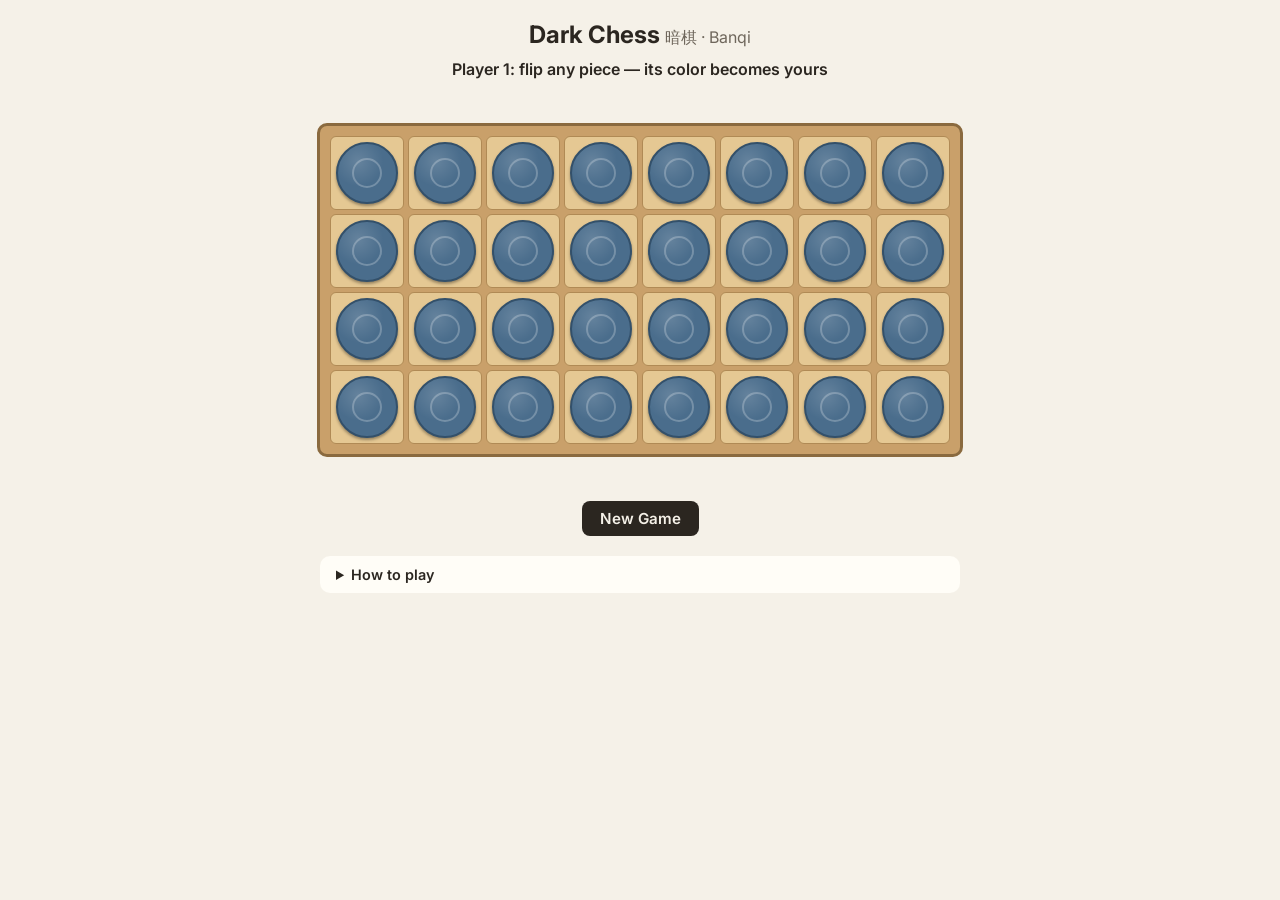
==== darkchess/index.html @ 3230933a "Add Banqi (dark chess) game with two-player hotseat mode Taiwanese rules: flip/move/capture turns, r" ====
<!DOCTYPE html>
<html lang="en">

<head>
  <meta charset="UTF-8">
  <meta name="viewport" content="width=device-width, initial-scale=1.0">
  <meta name="description"
    content="Play Banqi (Chinese Dark Chess) in the browser. Flip, move, and capture face-down pieces on half a xiangqi board.">
  <title>Dark Chess (Banqi)</title>
  <link rel="preconnect" href="https://fonts.googleapis.com">
  <link rel="preconnect" href="https://fonts.gstatic.com" crossorigin>
  <link href="https://fonts.googleapis.com/css2?family=Inter:wght@400;600;700&display=swap" rel="stylesheet">
  <link rel="stylesheet" href="style.css">
</head>

<body>
  <main id="app">
    <h1>Dark Chess <span class="subtitle">暗棋 · Banqi</span></h1>

    <div id="status">Player 1: flip any piece to start</div>

    <div class="tray" id="tray-top"></div>
    <div id="board" aria-label="Banqi board"></div>
    <div class="tray" id="tray-bottom"></div>

    <div class="controls">
      <button id="new-game-btn">New Game</button>
    </div>

    <details class="rules">
      <summary>How to play</summary>
      <ul>
        <li>All 32 pieces start shuffled face down. On your turn: <strong>flip</strong> a face-down piece,
          <strong>move</strong> one of your face-up pieces one square up/down/left/right, or
          <strong>capture</strong> an adjacent enemy face-up piece.</li>
        <li>The color of the first piece flipped belongs to the player who flipped it.</li>
        <li>Capture ranking: General 帥/將 &gt; Advisor 仕/士 &gt; Elephant 相/象 &gt; Chariot 俥/車 &gt;
          Horse 傌/馬 &gt; Cannon 炮/砲 &gt; Soldier 兵/卒. A piece captures equal or lower rank —
          except the General cannot capture Soldiers, and Soldiers can capture the General.</li>
        <li>Cannons capture differently: they jump over exactly one piece (any piece) along a row or column
          and can take <em>any</em> enemy face-up piece behind it. They cannot capture adjacent pieces.</li>
        <li>If you have no legal move, you lose. 40 consecutive moves with no flip or capture is a draw.</li>
      </ul>
    </details>
  </main>

  <script src="engine.js"></script>
  <script src="script.js"></script>
</body>

</html>
---- darkchess/style.css ----
:root {
  --bg: #f5f1e8;
  --text: #2b2620;
  --muted: #6f675c;
  --board: #c9a06a;
  --board-border: #8a6a3f;
  --cell: #e5c893;
  --cell-line: #b08a55;
  --piece-face: #f7ecd7;
  --piece-edge: #c9b48c;
  --piece-back: #4a6d8c;
  --piece-back-edge: #33506a;
  --red: #c0392b;
  --black: #22303c;
  --sel: #2e86de;
  --target: rgba(46, 134, 222, 0.55);
  --capture: #e74c3c;
  --last: rgba(241, 196, 15, 0.45);
  --btn-bg: #2b2620;
  --btn-text: #f5f1e8;
  --card: #fffdf7;
}

@media (prefers-color-scheme: dark) {
  :root {
    --bg: #181512;
    --text: #ece5da;
    --muted: #a1988a;
    --board: #6b512f;
    --board-border: #3f2f1b;
    --cell: #8a6a41;
    --cell-line: #5e4728;
    --piece-face: #e8dcc0;
    --piece-edge: #a08a5e;
    --piece-back: #3a5872;
    --piece-back-edge: #243a4e;
    --red: #e05545;
    --black: #1b2530;
    --sel: #4aa3ff;
    --target: rgba(74, 163, 255, 0.55);
    --capture: #ff6b5b;
    --last: rgba(241, 196, 15, 0.35);
    --btn-bg: #ece5da;
    --btn-text: #181512;
    --card: #221e19;
  }
}

* { box-sizing: border-box; }

body {
  margin: 0;
  font-family: 'Inter', system-ui, sans-serif;
  background: var(--bg);
  color: var(--text);
  display: flex;
  justify-content: center;
  min-height: 100vh;
}

#app {
  padding: 16px 12px 32px;
  max-width: 720px;
  width: 100%;
  display: flex;
  flex-direction: column;
  align-items: center;
}

h1 {
  margin: 4px 0 10px;
  font-size: 1.5rem;
}

.subtitle {
  font-weight: 400;
  color: var(--muted);
  font-size: 1rem;
}

#status {
  min-height: 1.5em;
  margin-bottom: 10px;
  font-weight: 600;
  text-align: center;
}

#board {
  --sq: min(11.2vw, 74px);
  display: grid;
  grid-template-columns: repeat(8, var(--sq));
  grid-auto-rows: var(--sq);
  gap: 4px;
  padding: 10px;
  background: var(--board);
  border: 3px solid var(--board-border);
  border-radius: 10px;
  touch-action: manipulation;
}

.cell {
  background: var(--cell);
  border: 1px solid var(--cell-line);
  border-radius: 6px;
  position: relative;
  display: flex;
  align-items: center;
  justify-content: center;
  cursor: default;
}

.cell.clickable { cursor: pointer; }

.cell.last { box-shadow: inset 0 0 0 100px var(--last); }

.cell.sel { outline: 3px solid var(--sel); outline-offset: -2px; z-index: 1; }

.cell.target::after {
  content: '';
  position: absolute;
  width: 26%;
  height: 26%;
  border-radius: 50%;
  background: var(--target);
}

.cell.capture-target { outline: 3px solid var(--capture); outline-offset: -2px; }

.piece {
  width: 86%;
  height: 86%;
  border-radius: 50%;
  display: flex;
  align-items: center;
  justify-content: center;
  font-size: calc(var(--sq) * 0.52);
  line-height: 1;
  font-weight: 700;
  user-select: none;
  -webkit-user-select: none;
}

.piece.faceup {
  background: radial-gradient(circle at 35% 30%, #fff8 0%, transparent 45%), var(--piece-face);
  border: 2px solid var(--piece-edge);
  box-shadow: 0 2px 3px rgba(0, 0, 0, 0.35);
}

.piece.faceup.r { color: var(--red); text-shadow: 0 0 1px var(--red); }
.piece.faceup.b { color: var(--black); text-shadow: 0 0 1px var(--black); }

.piece.facedown {
  background: radial-gradient(circle at 35% 30%, #ffffff26 0%, transparent 45%), var(--piece-back);
  border: 2px solid var(--piece-back-edge);
  box-shadow: 0 2px 3px rgba(0, 0, 0, 0.35);
}

.piece.facedown::after {
  content: '';
  width: 45%;
  height: 45%;
  border: 2px solid #ffffff3d;
  border-radius: 50%;
}

.tray {
  min-height: 30px;
  width: 100%;
  max-width: calc(8 * min(11.2vw, 74px) + 48px);
  display: flex;
  flex-wrap: wrap;
  align-items: center;
  gap: 3px;
  padding: 3px 6px;
}

.tray .mini {
  width: 24px;
  height: 24px;
  border-radius: 50%;
  background: var(--piece-face);
  border: 1px solid var(--piece-edge);
  font-size: 14px;
  font-weight: 700;
  display: flex;
  align-items: center;
  justify-content: center;
  opacity: 0.85;
}

.tray .mini.r { color: var(--red); }
.tray .mini.b { color: var(--black); }

.tray .tray-label {
  font-size: 0.75rem;
  color: var(--muted);
  margin-right: 4px;
}

.controls {
  margin-top: 14px;
  display: flex;
  gap: 10px;
}

button {
  font-family: inherit;
  font-size: 0.95rem;
  font-weight: 600;
  padding: 8px 18px;
  border-radius: 8px;
  border: none;
  background: var(--btn-bg);
  color: var(--btn-text);
  cursor: pointer;
}

button:hover { opacity: 0.88; }

.rules {
  margin-top: 20px;
  max-width: 640px;
  width: 100%;
  background: var(--card);
  border-radius: 10px;
  padding: 10px 16px;
  font-size: 0.9rem;
}

.rules summary { cursor: pointer; font-weight: 600; }

.rules li { margin: 6px 0; }

.hidden { display: none !important; }

/* Overlay picker (game mode) */
#mode-picker {
  position: fixed;
  inset: 0;
  background: rgba(0, 0, 0, 0.55);
  display: flex;
  align-items: center;
  justify-content: center;
  z-index: 10;
}

.picker-card {
  background: var(--card);
  border-radius: 14px;
  padding: 24px 32px;
  text-align: center;
  box-shadow: 0 8px 30px rgba(0, 0, 0, 0.4);
}

.picker-card h2 { margin: 0 0 16px; font-size: 1.15rem; }

.picker-buttons {
  display: flex;
  flex-direction: column;
  gap: 10px;
}
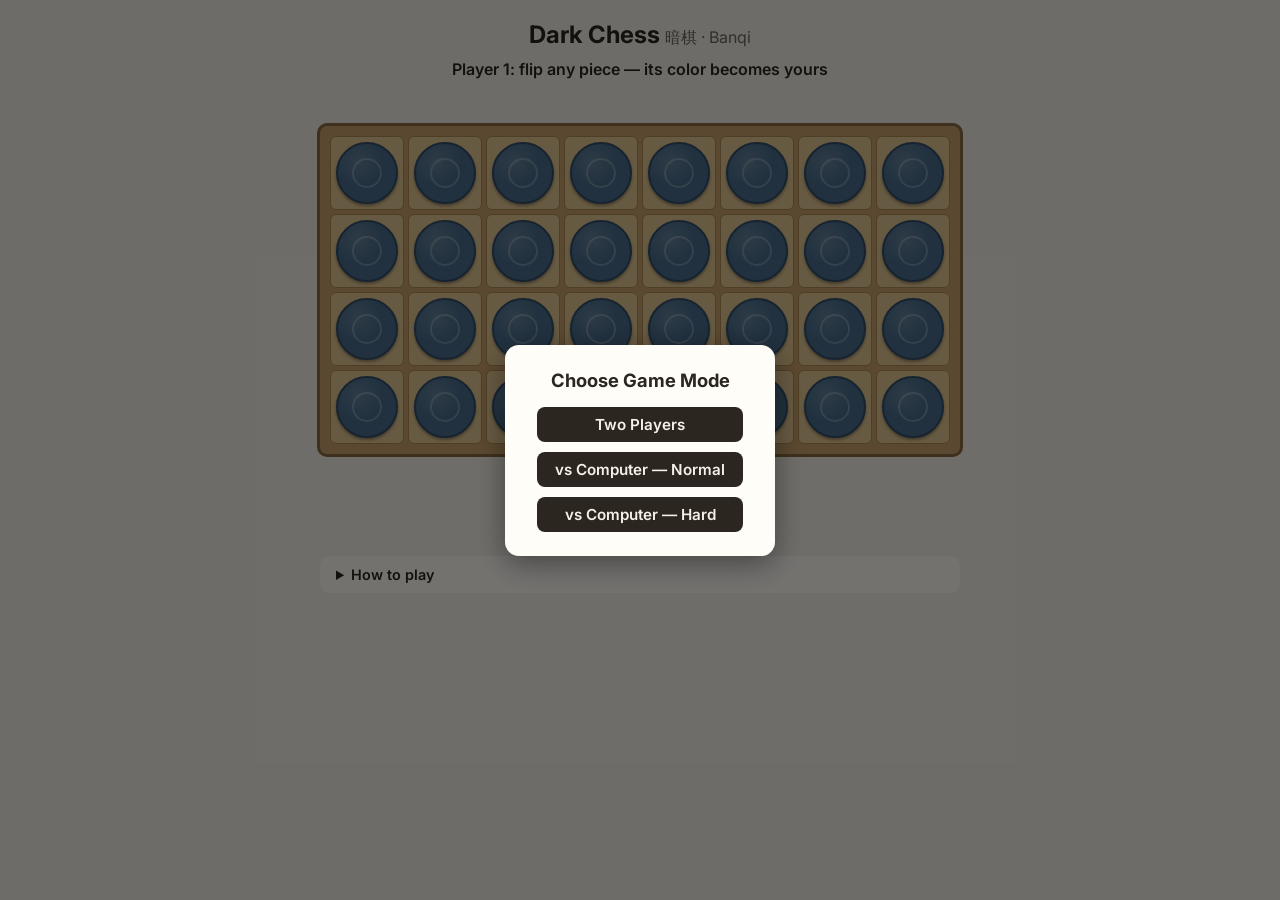
==== commit 45c3272d: "Add computer AI opponent with Normal and Hard difficulty Expectiminimax search with alpha-beta pruni" ====
--- a/darkchess/index.html
+++ b/darkchess/index.html
@@ -25,6 +25,7 @@
 
     <div class="controls">
       <button id="new-game-btn">New Game</button>
+      <button id="mode-btn">Change Mode</button>
     </div>
 
     <details class="rules">
@@ -44,7 +45,20 @@
     </details>
   </main>
 
+  <!-- Game mode picker overlay -->
+  <div id="mode-picker">
+    <div class="picker-card">
+      <h2>Choose Game Mode</h2>
+      <div class="picker-buttons">
+        <button data-mode="pvp">Two Players</button>
+        <button data-mode="ai-normal">vs Computer — Normal</button>
+        <button data-mode="ai-hard">vs Computer — Hard</button>
+      </div>
+    </div>
+  </div>
+
   <script src="engine.js"></script>
+  <script src="ai.js"></script>
   <script src="script.js"></script>
 </body>
 
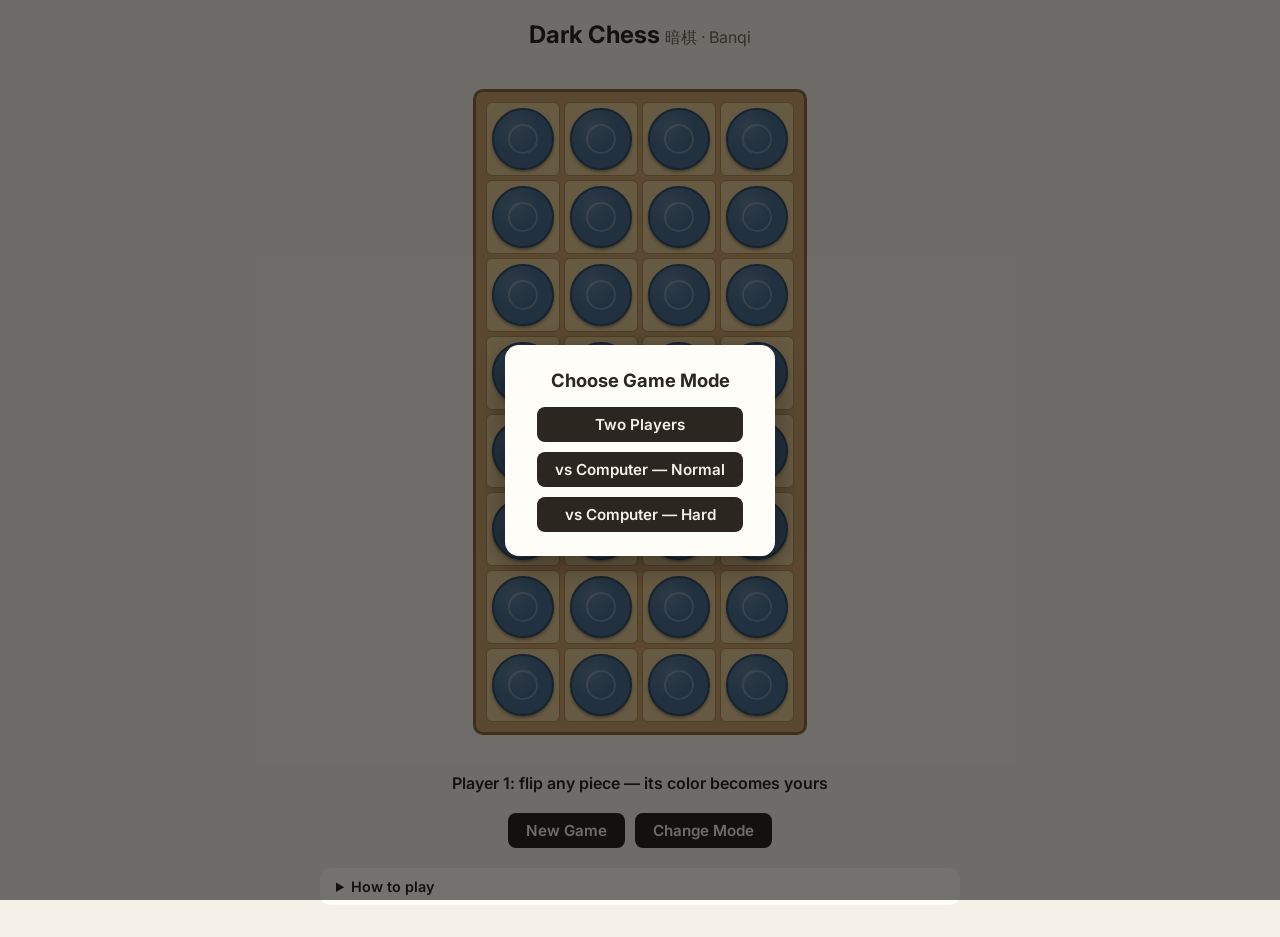
==== commit f75ac504: "Move status below the board and fit board to viewport height Squares now also shrink with viewport h" ====
--- a/darkchess/index.html
+++ b/darkchess/index.html
@@ -17,11 +17,11 @@
   <main id="app">
     <h1>Dark Chess <span class="subtitle">暗棋 · Banqi</span></h1>
 
-    <div id="status">Player 1: flip any piece to start</div>
-
     <div class="tray" id="tray-top"></div>
     <div id="board" aria-label="Banqi board"></div>
     <div class="tray" id="tray-bottom"></div>
+
+    <div id="status">Player 1: flip any piece to start</div>
 
     <div class="controls">
       <button id="new-game-btn">New Game</button>
--- a/darkchess/style.css
+++ b/darkchess/style.css
@@ -80,15 +80,19 @@
 
 #status {
   min-height: 1.5em;
-  margin-bottom: 10px;
+  margin: 8px 0 2px;
   font-weight: 600;
   text-align: center;
 }
 
 #board {
-  --sq: min(11.2vw, 74px);
+  /* 4 squares + 3 gaps (12px) + padding (20px) + border (6px) must fit the
+     viewport width, and 8 rows plus the title/status/tray chrome (~160px)
+     must fit its height, so the whole board is visible without panning. */
+  --sq: min(calc((100vw - 54px) / 4), calc((100vh - 160px) / 8), 74px);
+  --sq: min(calc((100vw - 54px) / 4), calc((100dvh - 160px) / 8), 74px);
   display: grid;
-  grid-template-columns: repeat(8, var(--sq));
+  grid-template-columns: repeat(4, var(--sq));
   grid-auto-rows: var(--sq);
   gap: 4px;
   padding: 10px;
@@ -166,7 +170,7 @@
 .tray {
   min-height: 30px;
   width: 100%;
-  max-width: calc(8 * min(11.2vw, 74px) + 48px);
+  max-width: calc(4 * min(calc((100vw - 54px) / 4), 74px) + 38px);
   display: flex;
   flex-wrap: wrap;
   align-items: center;
